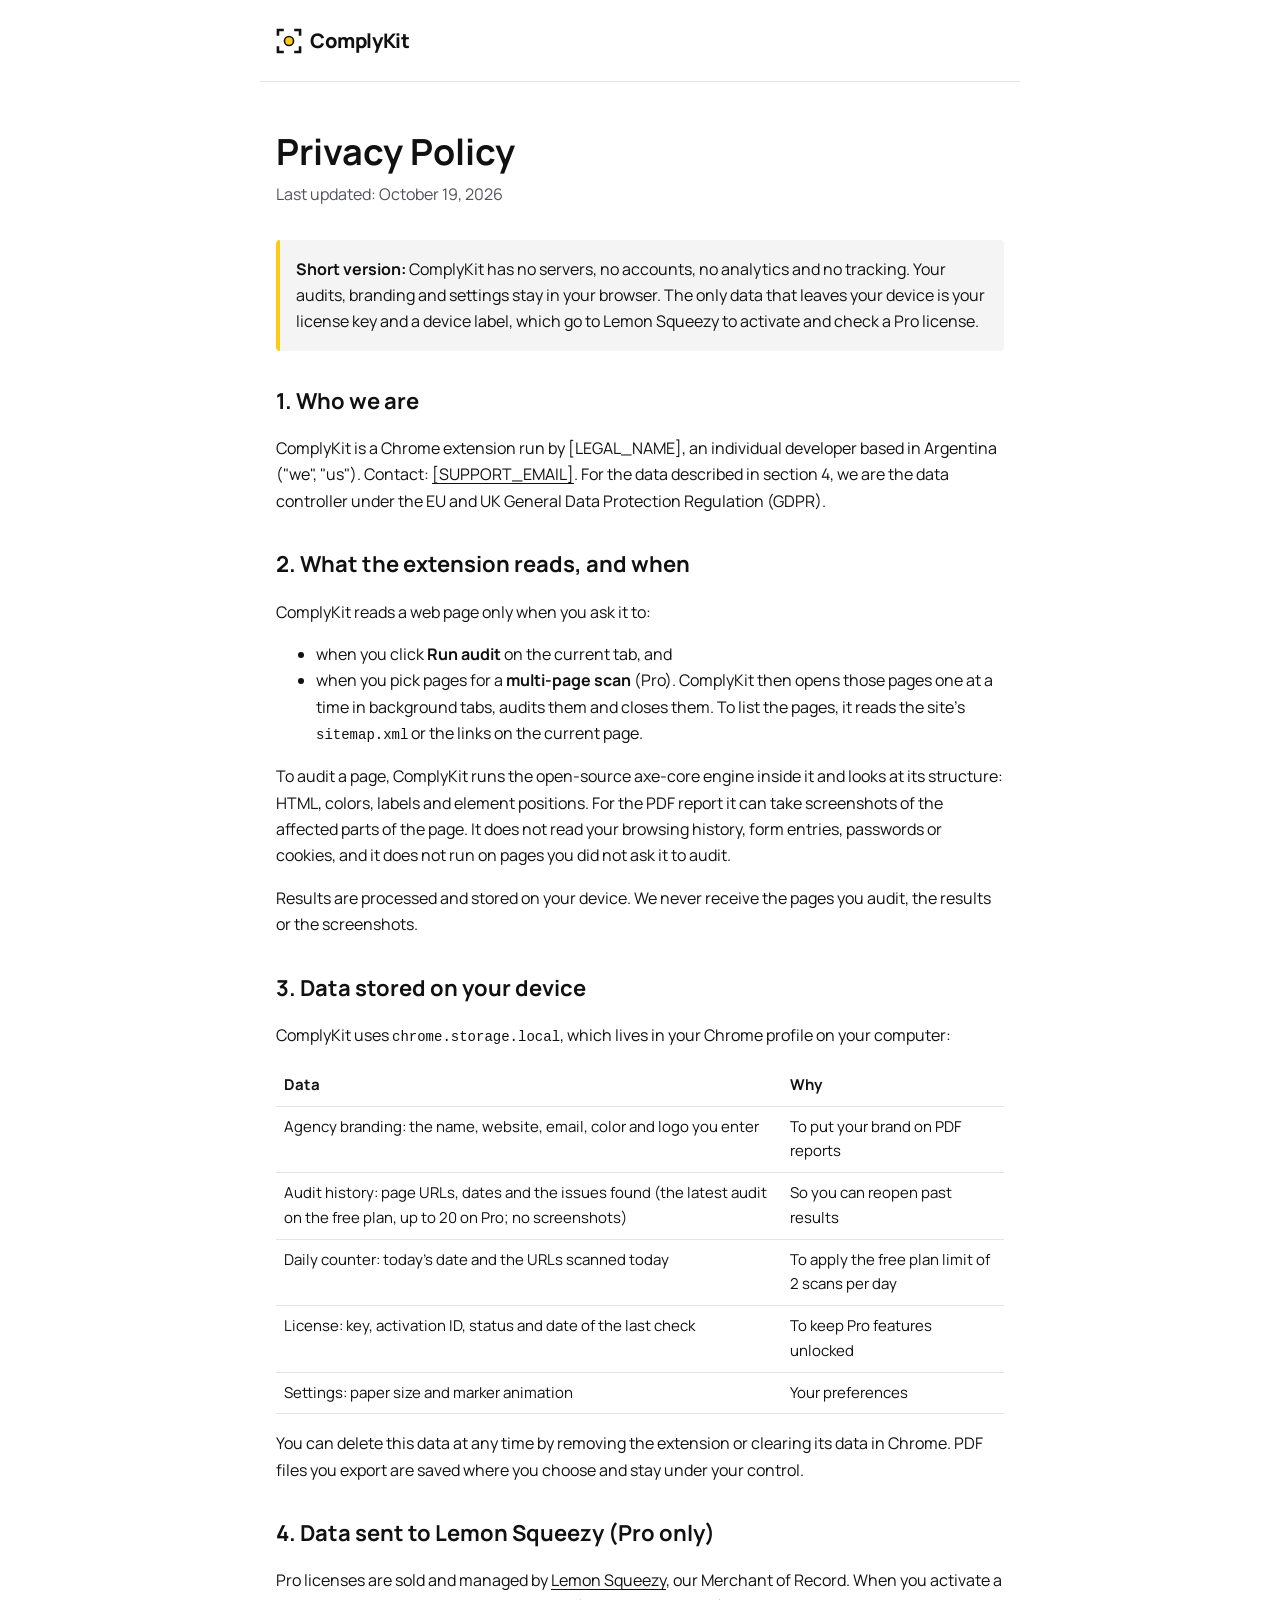
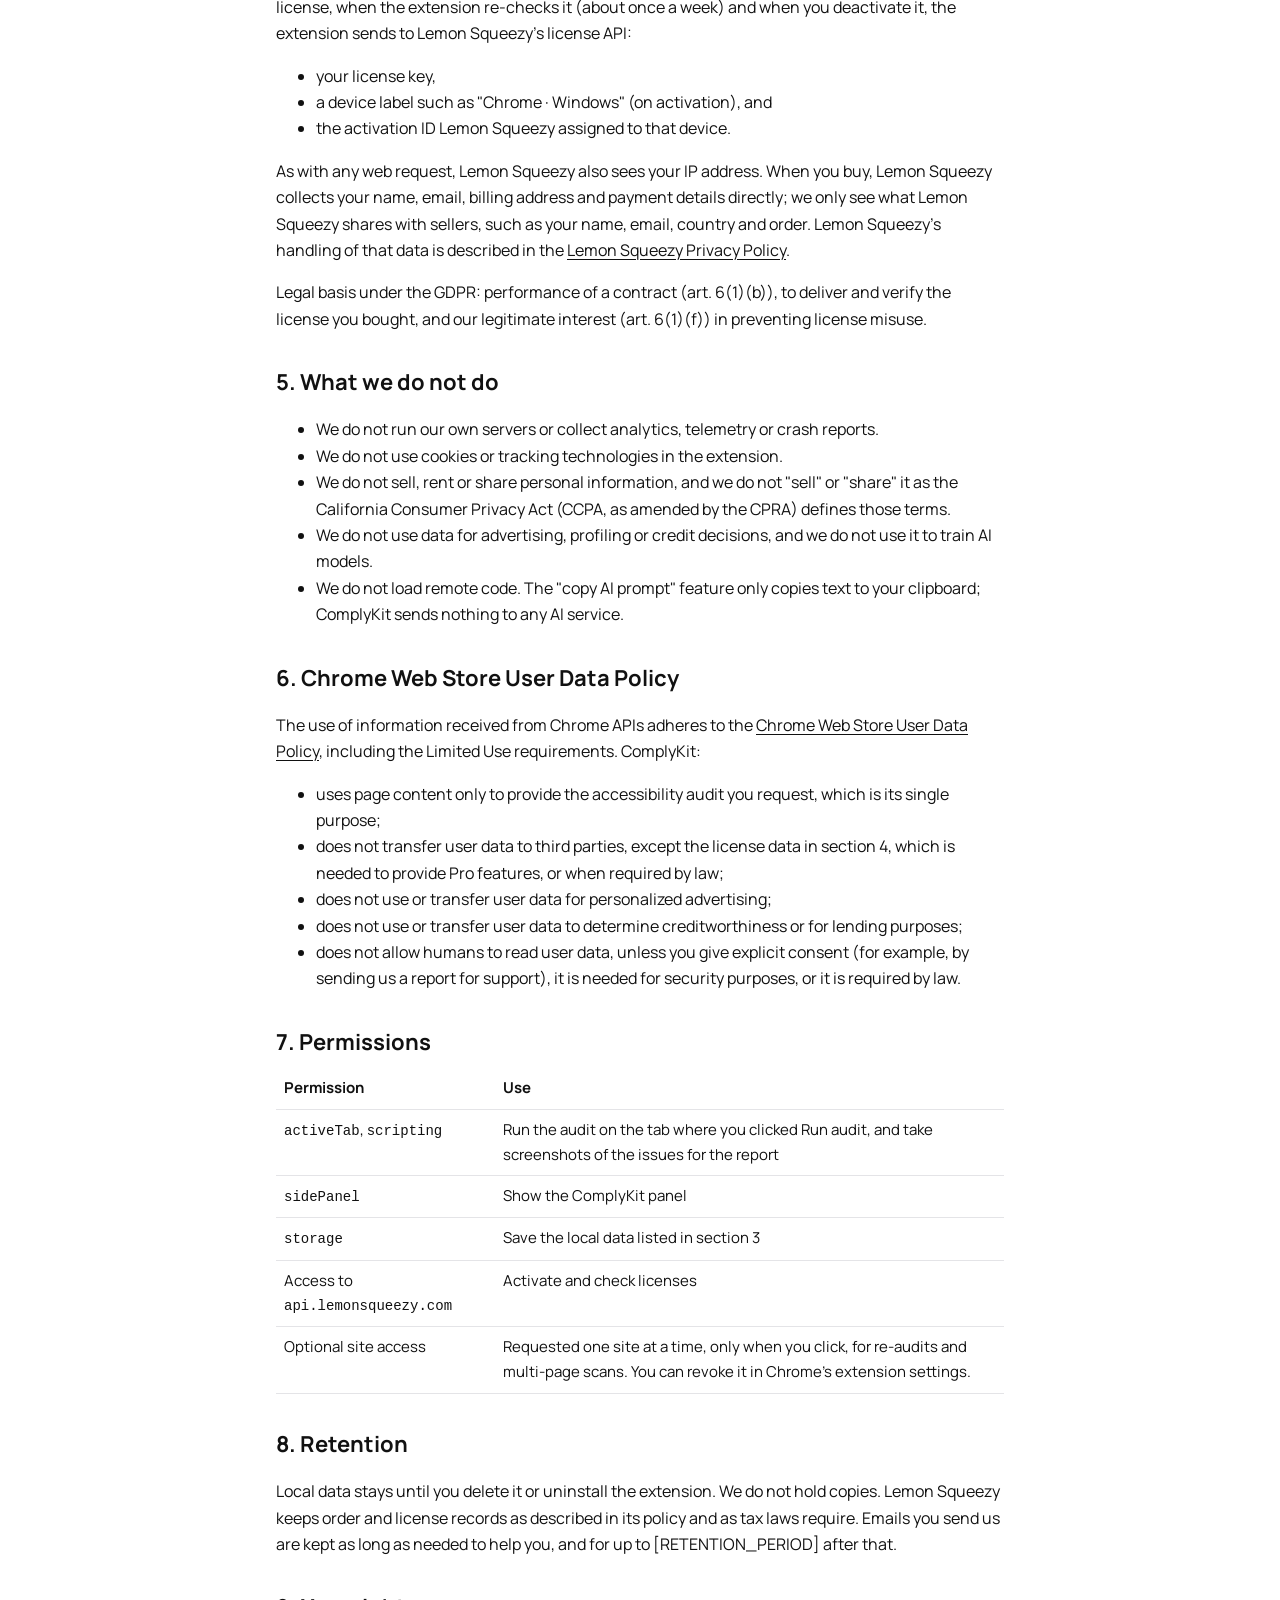
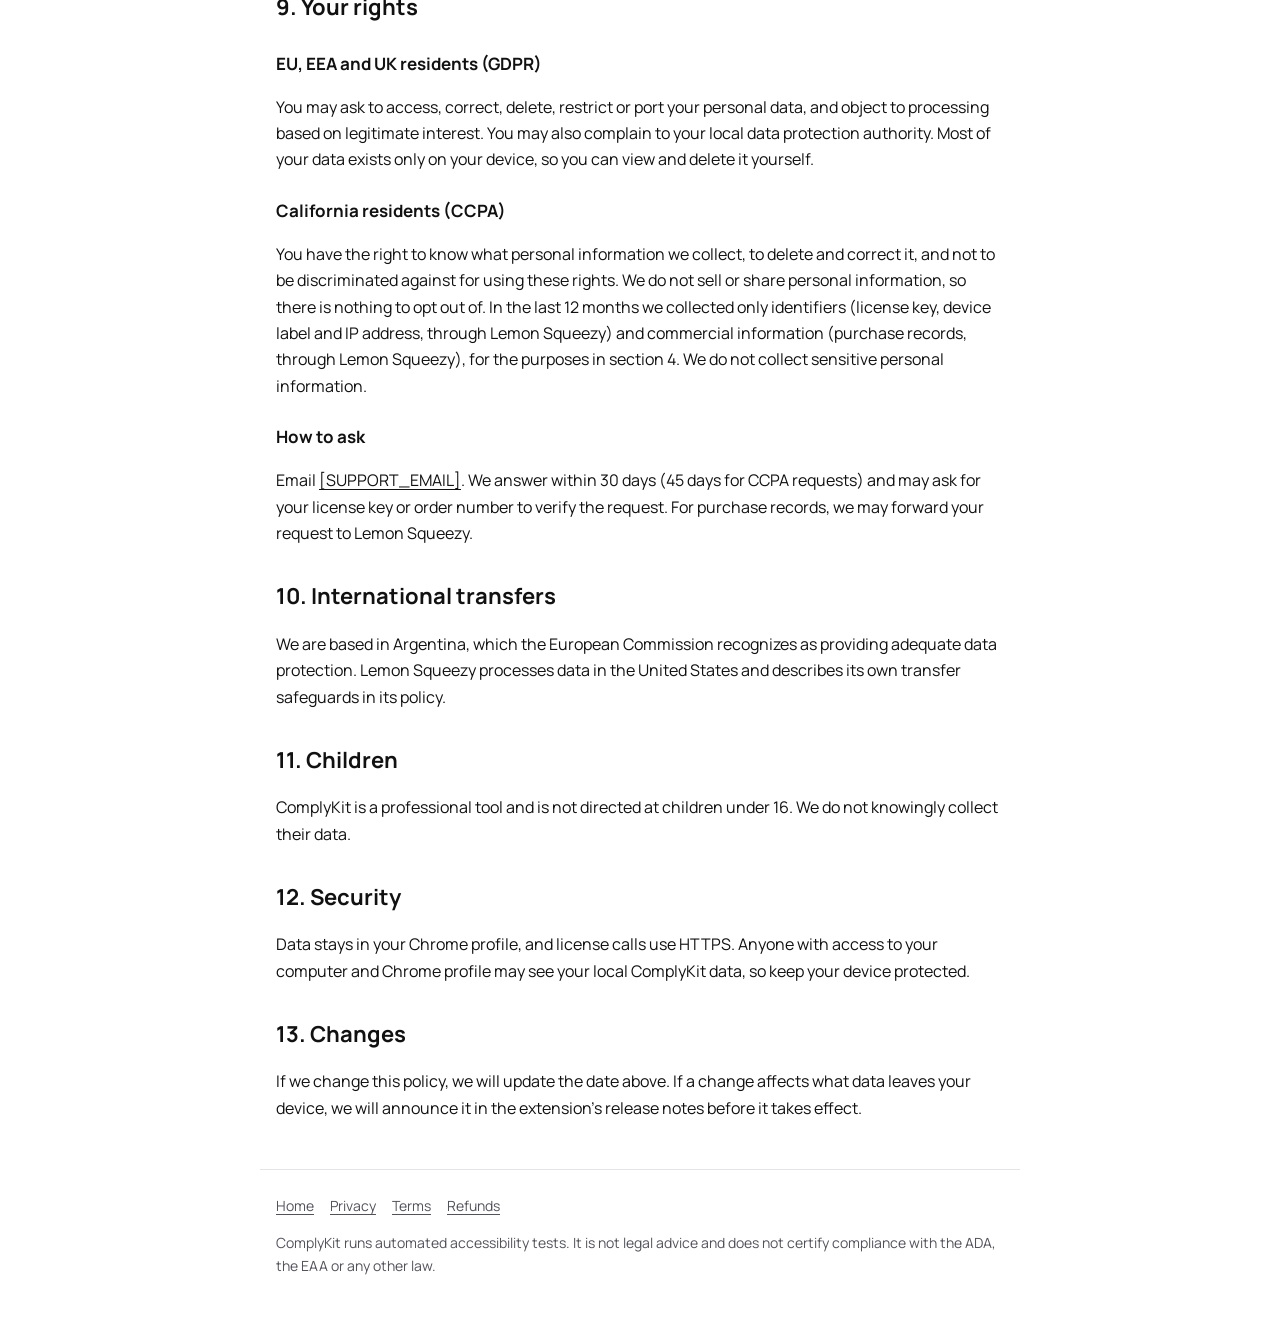
==== privacy.html @ 0fc7113a "ComplyKit website" ====
<!doctype html>
<html lang="en">
<head>
<meta charset="utf-8">
<meta name="viewport" content="width=device-width, initial-scale=1">
<title>Privacy Policy · ComplyKit</title>
<meta name="description" content="How the ComplyKit Chrome extension handles data: everything stays on your device.">
<link rel="icon" href="icon.svg">
<link rel="stylesheet" href="https://fonts.googleapis.com/css2?family=Manrope:wght@400;500;700;800&display=swap">
<link rel="stylesheet" href="tokens.css">
<link rel="stylesheet" href="legal.css">
</head>
<body>
<a class="skip" href="#main">Skip to content</a>
<header><a class="logo" href="./"><svg width="26" height="26" viewBox="0 0 40 40" aria-hidden="true"><path d="M3 12V3h9M28 3h9v9M37 28v9h-9M12 37H3v-9" fill="none" stroke="currentColor" stroke-width="4"/><circle cx="20" cy="20" r="7" fill="#facc15" stroke="#111" stroke-width="2.5"/></svg>ComplyKit</a></header>
<main id="main">
<h1>Privacy Policy</h1>
<p class="meta">Last updated: October 19, 2026</p>
<p class="notice"><strong>Short version:</strong> ComplyKit has no servers, no accounts, no analytics and no tracking. Your audits, branding and settings stay in your browser. The only data that leaves your device is your license key and a device label, which go to Lemon Squeezy to activate and check a Pro license.</p>

<h2>1. Who we are</h2>
<p>ComplyKit is a Chrome extension run by [LEGAL_NAME], an individual developer based in Argentina ("we", "us"). Contact: <a href="mailto:[SUPPORT_EMAIL]">[SUPPORT_EMAIL]</a>. For the data described in section 4, we are the data controller under the EU and UK General Data Protection Regulation (GDPR).</p>

<h2>2. What the extension reads, and when</h2>
<p>ComplyKit reads a web page only when you ask it to:</p>
<ul>
<li>when you click <strong>Run audit</strong> on the current tab, and</li>
<li>when you pick pages for a <strong>multi-page scan</strong> (Pro). ComplyKit then opens those pages one at a time in background tabs, audits them and closes them. To list the pages, it reads the site's <code>sitemap.xml</code> or the links on the current page.</li>
</ul>
<p>To audit a page, ComplyKit runs the open-source axe-core engine inside it and looks at its structure: HTML, colors, labels and element positions. For the PDF report it can take screenshots of the affected parts of the page. It does not read your browsing history, form entries, passwords or cookies, and it does not run on pages you did not ask it to audit.</p>
<p>Results are processed and stored on your device. We never receive the pages you audit, the results or the screenshots.</p>

<h2>3. Data stored on your device</h2>
<p>ComplyKit uses <code>chrome.storage.local</code>, which lives in your Chrome profile on your computer:</p>
<div class="table-wrap"><table>
<thead><tr><th scope="col">Data</th><th scope="col">Why</th></tr></thead>
<tbody>
<tr><td>Agency branding: the name, website, email, color and logo you enter</td><td>To put your brand on PDF reports</td></tr>
<tr><td>Audit history: page URLs, dates and the issues found (the latest audit on the free plan, up to 20 on Pro; no screenshots)</td><td>So you can reopen past results</td></tr>
<tr><td>Daily counter: today's date and the URLs scanned today</td><td>To apply the free plan limit of 2 scans per day</td></tr>
<tr><td>License: key, activation ID, status and date of the last check</td><td>To keep Pro features unlocked</td></tr>
<tr><td>Settings: paper size and marker animation</td><td>Your preferences</td></tr>
</tbody></table></div>
<p>You can delete this data at any time by removing the extension or clearing its data in Chrome. PDF files you export are saved where you choose and stay under your control.</p>

<h2>4. Data sent to Lemon Squeezy (Pro only)</h2>
<p>Pro licenses are sold and managed by <a href="https://www.lemonsqueezy.com/">Lemon Squeezy</a>, our Merchant of Record. When you activate a license, when the extension re-checks it (about once a week) and when you deactivate it, the extension sends to Lemon Squeezy's license API:</p>
<ul>
<li>your license key,</li>
<li>a device label such as "Chrome · Windows" (on activation), and</li>
<li>the activation ID Lemon Squeezy assigned to that device.</li>
</ul>
<p>As with any web request, Lemon Squeezy also sees your IP address. When you buy, Lemon Squeezy collects your name, email, billing address and payment details directly; we only see what Lemon Squeezy shares with sellers, such as your name, email, country and order. Lemon Squeezy's handling of that data is described in the <a href="https://www.lemonsqueezy.com/privacy">Lemon Squeezy Privacy Policy</a>.</p>
<p>Legal basis under the GDPR: performance of a contract (art. 6(1)(b)), to deliver and verify the license you bought, and our legitimate interest (art. 6(1)(f)) in preventing license misuse.</p>

<h2>5. What we do not do</h2>
<ul>
<li>We do not run our own servers or collect analytics, telemetry or crash reports.</li>
<li>We do not use cookies or tracking technologies in the extension.</li>
<li>We do not sell, rent or share personal information, and we do not "sell" or "share" it as the California Consumer Privacy Act (CCPA, as amended by the CPRA) defines those terms.</li>
<li>We do not use data for advertising, profiling or credit decisions, and we do not use it to train AI models.</li>
<li>We do not load remote code. The "copy AI prompt" feature only copies text to your clipboard; ComplyKit sends nothing to any AI service.</li>
</ul>

<h2>6. Chrome Web Store User Data Policy</h2>
<p>The use of information received from Chrome APIs adheres to the <a href="https://developer.chrome.com/docs/webstore/program-policies/policies">Chrome Web Store User Data Policy</a>, including the Limited Use requirements. ComplyKit:</p>
<ul>
<li>uses page content only to provide the accessibility audit you request, which is its single purpose;</li>
<li>does not transfer user data to third parties, except the license data in section 4, which is needed to provide Pro features, or when required by law;</li>
<li>does not use or transfer user data for personalized advertising;</li>
<li>does not use or transfer user data to determine creditworthiness or for lending purposes;</li>
<li>does not allow humans to read user data, unless you give explicit consent (for example, by sending us a report for support), it is needed for security purposes, or it is required by law.</li>
</ul>

<h2>7. Permissions</h2>
<div class="table-wrap"><table>
<thead><tr><th scope="col">Permission</th><th scope="col">Use</th></tr></thead>
<tbody>
<tr><td><code>activeTab</code>, <code>scripting</code></td><td>Run the audit on the tab where you clicked Run audit, and take screenshots of the issues for the report</td></tr>
<tr><td><code>sidePanel</code></td><td>Show the ComplyKit panel</td></tr>
<tr><td><code>storage</code></td><td>Save the local data listed in section 3</td></tr>
<tr><td>Access to <code>api.lemonsqueezy.com</code></td><td>Activate and check licenses</td></tr>
<tr><td>Optional site access</td><td>Requested one site at a time, only when you click, for re-audits and multi-page scans. You can revoke it in Chrome's extension settings.</td></tr>
</tbody></table></div>

<h2>8. Retention</h2>
<p>Local data stays until you delete it or uninstall the extension. We do not hold copies. Lemon Squeezy keeps order and license records as described in its policy and as tax laws require. Emails you send us are kept as long as needed to help you, and for up to [RETENTION_PERIOD] after that.</p>

<h2>9. Your rights</h2>
<h3>EU, EEA and UK residents (GDPR)</h3>
<p>You may ask to access, correct, delete, restrict or port your personal data, and object to processing based on legitimate interest. You may also complain to your local data protection authority. Most of your data exists only on your device, so you can view and delete it yourself.</p>
<h3>California residents (CCPA)</h3>
<p>You have the right to know what personal information we collect, to delete and correct it, and not to be discriminated against for using these rights. We do not sell or share personal information, so there is nothing to opt out of. In the last 12 months we collected only identifiers (license key, device label and IP address, through Lemon Squeezy) and commercial information (purchase records, through Lemon Squeezy), for the purposes in section 4. We do not collect sensitive personal information.</p>
<h3>How to ask</h3>
<p>Email <a href="mailto:[SUPPORT_EMAIL]">[SUPPORT_EMAIL]</a>. We answer within 30 days (45 days for CCPA requests) and may ask for your license key or order number to verify the request. For purchase records, we may forward your request to Lemon Squeezy.</p>

<h2>10. International transfers</h2>
<p>We are based in Argentina, which the European Commission recognizes as providing adequate data protection. Lemon Squeezy processes data in the United States and describes its own transfer safeguards in its policy.</p>

<h2>11. Children</h2>
<p>ComplyKit is a professional tool and is not directed at children under 16. We do not knowingly collect their data.</p>

<h2>12. Security</h2>
<p>Data stays in your Chrome profile, and license calls use HTTPS. Anyone with access to your computer and Chrome profile may see your local ComplyKit data, so keep your device protected.</p>

<h2>13. Changes</h2>
<p>If we change this policy, we will update the date above. If a change affects what data leaves your device, we will announce it in the extension's release notes before it takes effect.</p>
</main>
<footer>
<nav aria-label="Legal"><a href="./">Home</a><a href="privacy.html">Privacy</a><a href="terms.html">Terms</a><a href="refund.html">Refunds</a></nav>
<p>ComplyKit runs automated accessibility tests. It is not legal advice and does not certify compliance with the ADA, the EAA or any other law.</p>
</footer>
</body>
</html>
---- tokens.css ----
/* ComplyKit: tokens del manual de marca. Fuente única de colores, tipografía, espacios y radios. */
:root {
  --surface: #ffffff;
  --surface-raised: #f4f4f5;
  --ink: #111111;
  --ink-muted: #52525b;
  --hairline: #e4e4e7;
  --control-border: #71717a;
  --signal: #facc15;
  --on-signal: #111111;
  --action: #111111;
  --on-action: #facc15;
  --focus: #111111;
  --sev-critical: #b91c1c;
  --sev-serious: #c2410c;
  --sev-moderate: #facc15;
  --sev-minor: #52525b;
  --sev-pass: #15803d;
  --on-sev: #ffffff;
  --text-critical: #b91c1c;

  --font-sans: Manrope, "Segoe UI", system-ui, sans-serif;
  --font-mono: "JetBrains Mono", ui-monospace, Consolas, monospace;

  --space-1: 4px; --space-2: 8px; --space-3: 12px; --space-4: 16px;
  --space-6: 24px; --space-8: 32px; --space-12: 48px;
  --radius-sm: 4px; --radius-md: 8px; --radius-none: 0;
}
@media (prefers-color-scheme: dark) {
  :root:not([data-theme="light"]) {
    --surface: #111111; --surface-raised: #1c1c1e; --ink: #ffffff; --ink-muted: #a1a1aa;
    --hairline: #2e2e32; --control-border: #8e8e96; --action: #facc15; --on-action: #111111;
    --focus: #facc15; --text-critical: #f87171; color-scheme: dark;
  }
}
:root[data-theme="dark"] {
  --surface: #111111; --surface-raised: #1c1c1e; --ink: #ffffff; --ink-muted: #a1a1aa;
  --hairline: #2e2e32; --control-border: #8e8e96; --action: #facc15; --on-action: #111111;
  --focus: #facc15; --text-critical: #f87171; color-scheme: dark;
}
---- legal.css ----
/* Legal pages. Colors come from tokens.css (copied from docs/diseno/tokens.css). */
* { box-sizing: border-box; }
body { margin: 0; background: var(--surface); color: var(--ink); font-family: var(--font-sans); font-size: 16px; line-height: 1.65; }
a { color: var(--ink); text-underline-offset: 3px; }
a:focus-visible { outline: 2px solid var(--focus); outline-offset: 2px; }
.skip { position: absolute; left: -999px; }
.skip:focus { left: var(--space-4); top: var(--space-4); background: var(--action); color: var(--on-action); padding: var(--space-2) var(--space-4); }
header, main, footer { max-width: 760px; margin: 0 auto; padding: 0 var(--space-4); }
header { display: flex; align-items: center; justify-content: space-between; padding-top: var(--space-6); padding-bottom: var(--space-6); border-bottom: 1px solid var(--hairline); }
h1 { font-size: 36px; line-height: 1.2; margin: var(--space-12) 0 var(--space-2); }
h2 { font-size: 22px; margin: var(--space-8) 0 var(--space-2); }
h3 { font-size: 17px; margin: var(--space-6) 0 var(--space-1); }
.meta { color: var(--ink-muted); margin: 0 0 var(--space-8); }
.notice { background: var(--surface-raised); border-left: 4px solid var(--signal); padding: var(--space-4); border-radius: var(--radius-sm); }
table { border-collapse: collapse; width: 100%; font-size: 15px; }
th, td { text-align: left; vertical-align: top; padding: var(--space-2); border-bottom: 1px solid var(--hairline); }
.table-wrap { overflow-x: auto; }
code { font-family: var(--font-mono); font-size: 14px; }
footer { margin-top: var(--space-12); padding-top: var(--space-6); padding-bottom: var(--space-12); border-top: 1px solid var(--hairline); color: var(--ink-muted); font-size: 14px; }
footer nav { display: flex; flex-wrap: wrap; gap: var(--space-4); margin-bottom: var(--space-2); }
footer a { color: var(--ink-muted); }
.logo { display: flex; align-items: center; gap: var(--space-2); font-weight: 800; font-size: 20px; letter-spacing: -0.02em; text-decoration: none; }
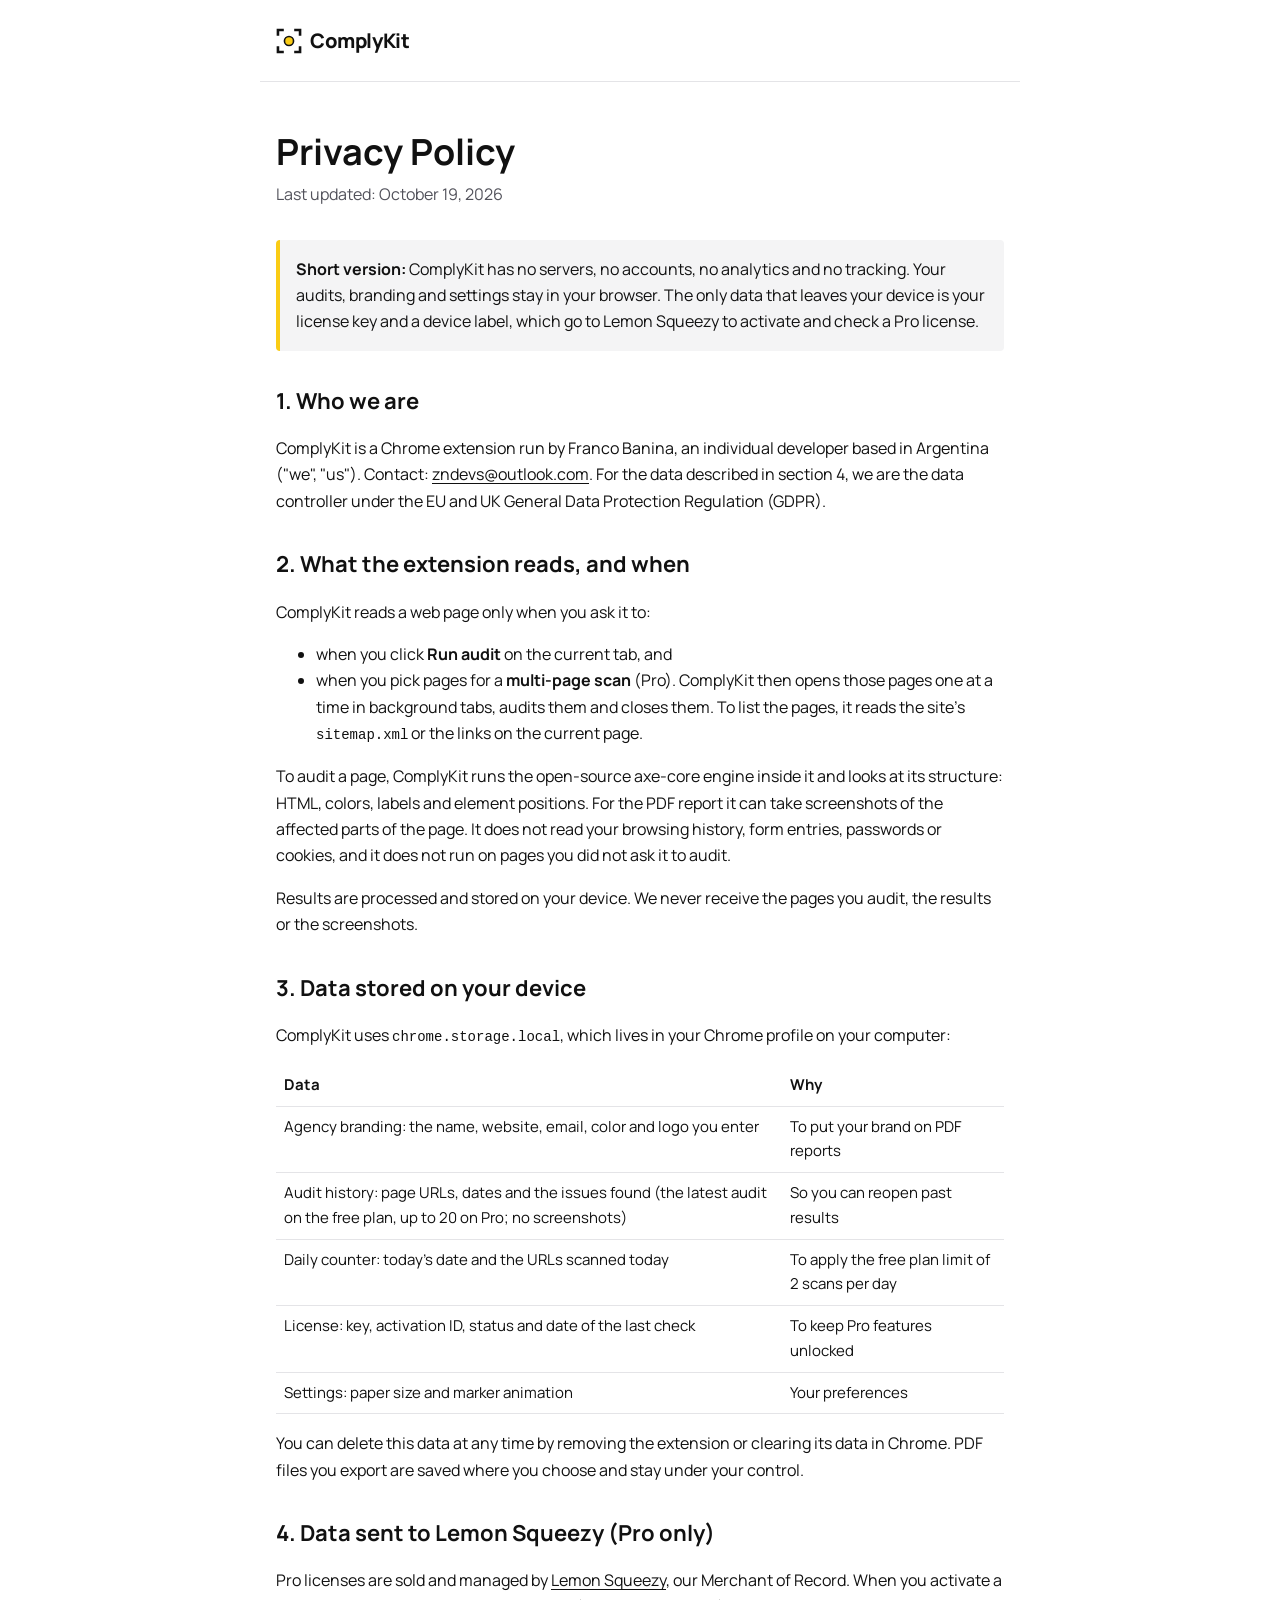
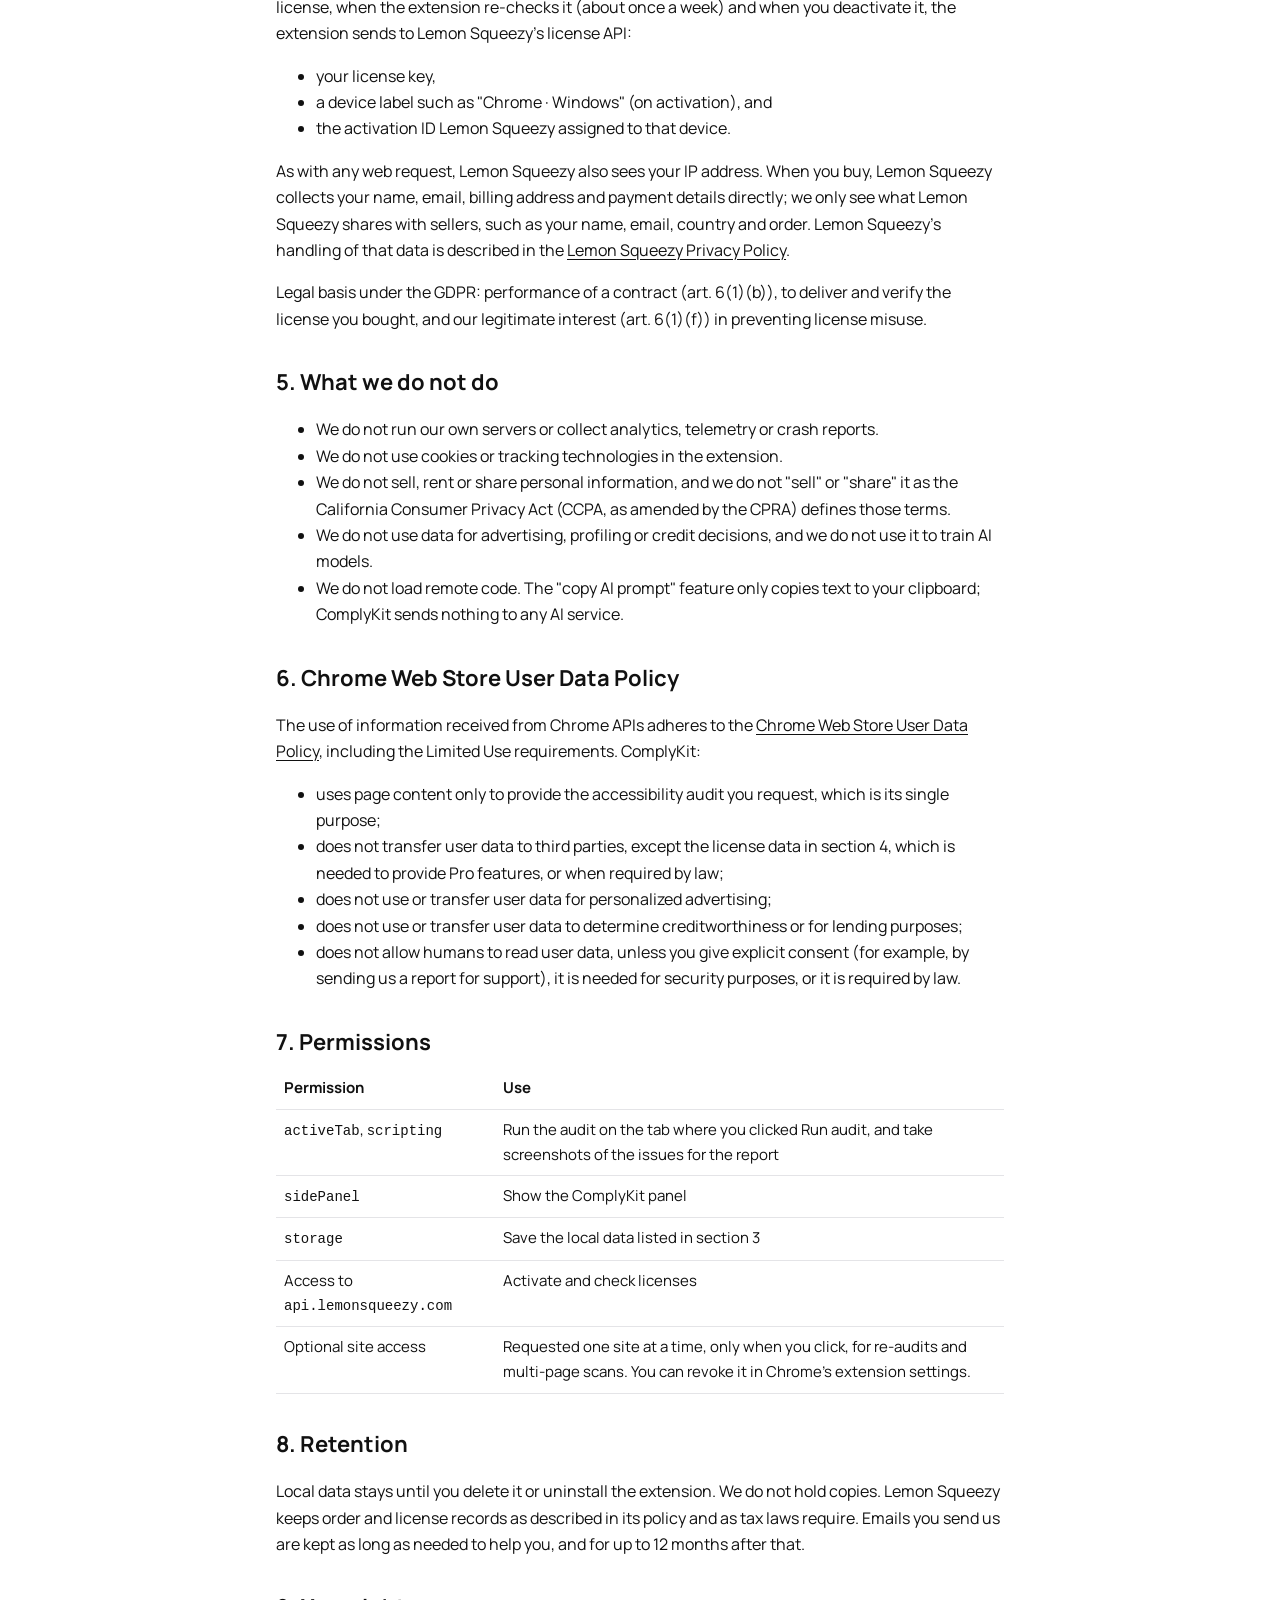
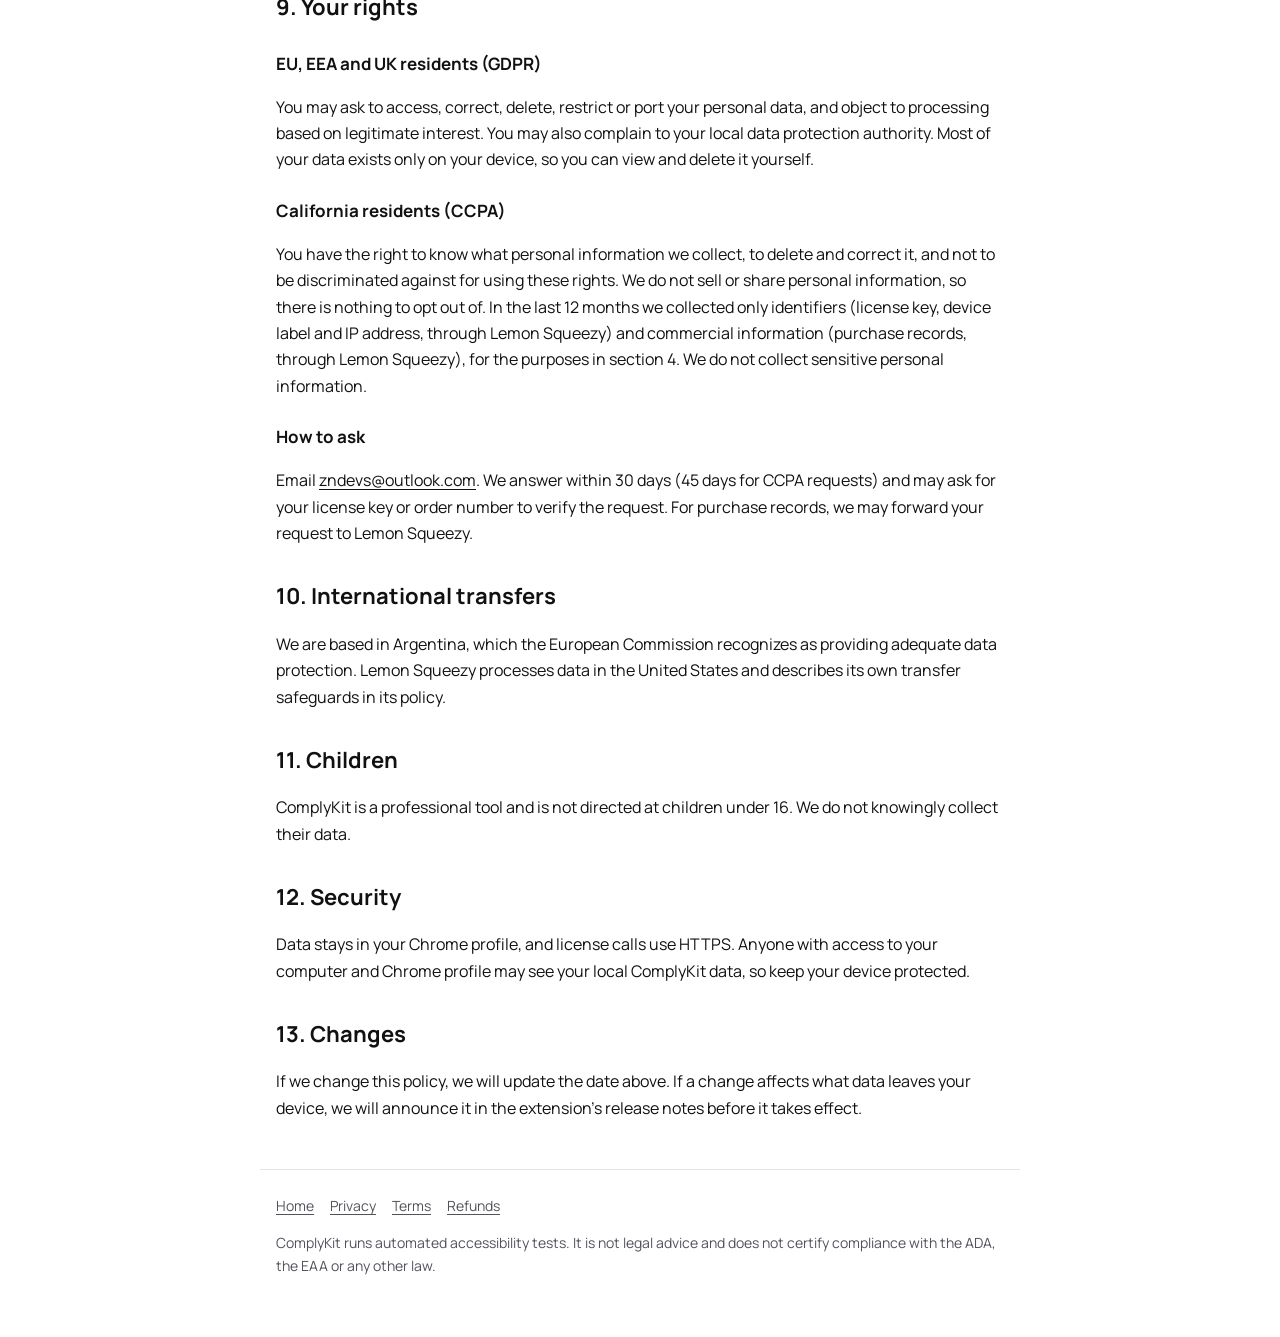
==== commit 077fcbc2: "Legal details and pricing copy" ====
--- a/privacy.html
+++ b/privacy.html
@@ -19,7 +19,7 @@
 <p class="notice"><strong>Short version:</strong> ComplyKit has no servers, no accounts, no analytics and no tracking. Your audits, branding and settings stay in your browser. The only data that leaves your device is your license key and a device label, which go to Lemon Squeezy to activate and check a Pro license.</p>
 
 <h2>1. Who we are</h2>
-<p>ComplyKit is a Chrome extension run by [LEGAL_NAME], an individual developer based in Argentina ("we", "us"). Contact: <a href="mailto:[SUPPORT_EMAIL]">[SUPPORT_EMAIL]</a>. For the data described in section 4, we are the data controller under the EU and UK General Data Protection Regulation (GDPR).</p>
+<p>ComplyKit is a Chrome extension run by Franco Banina, an individual developer based in Argentina ("we", "us"). Contact: <a href="mailto:zndevs@outlook.com">zndevs@outlook.com</a>. For the data described in section 4, we are the data controller under the EU and UK General Data Protection Regulation (GDPR).</p>
 
 <h2>2. What the extension reads, and when</h2>
 <p>ComplyKit reads a web page only when you ask it to:</p>
@@ -84,7 +84,7 @@
 </tbody></table></div>
 
 <h2>8. Retention</h2>
-<p>Local data stays until you delete it or uninstall the extension. We do not hold copies. Lemon Squeezy keeps order and license records as described in its policy and as tax laws require. Emails you send us are kept as long as needed to help you, and for up to [RETENTION_PERIOD] after that.</p>
+<p>Local data stays until you delete it or uninstall the extension. We do not hold copies. Lemon Squeezy keeps order and license records as described in its policy and as tax laws require. Emails you send us are kept as long as needed to help you, and for up to 12 months after that.</p>
 
 <h2>9. Your rights</h2>
 <h3>EU, EEA and UK residents (GDPR)</h3>
@@ -92,7 +92,7 @@
 <h3>California residents (CCPA)</h3>
 <p>You have the right to know what personal information we collect, to delete and correct it, and not to be discriminated against for using these rights. We do not sell or share personal information, so there is nothing to opt out of. In the last 12 months we collected only identifiers (license key, device label and IP address, through Lemon Squeezy) and commercial information (purchase records, through Lemon Squeezy), for the purposes in section 4. We do not collect sensitive personal information.</p>
 <h3>How to ask</h3>
-<p>Email <a href="mailto:[SUPPORT_EMAIL]">[SUPPORT_EMAIL]</a>. We answer within 30 days (45 days for CCPA requests) and may ask for your license key or order number to verify the request. For purchase records, we may forward your request to Lemon Squeezy.</p>
+<p>Email <a href="mailto:zndevs@outlook.com">zndevs@outlook.com</a>. We answer within 30 days (45 days for CCPA requests) and may ask for your license key or order number to verify the request. For purchase records, we may forward your request to Lemon Squeezy.</p>
 
 <h2>10. International transfers</h2>
 <p>We are based in Argentina, which the European Commission recognizes as providing adequate data protection. Lemon Squeezy processes data in the United States and describes its own transfer safeguards in its policy.</p>
